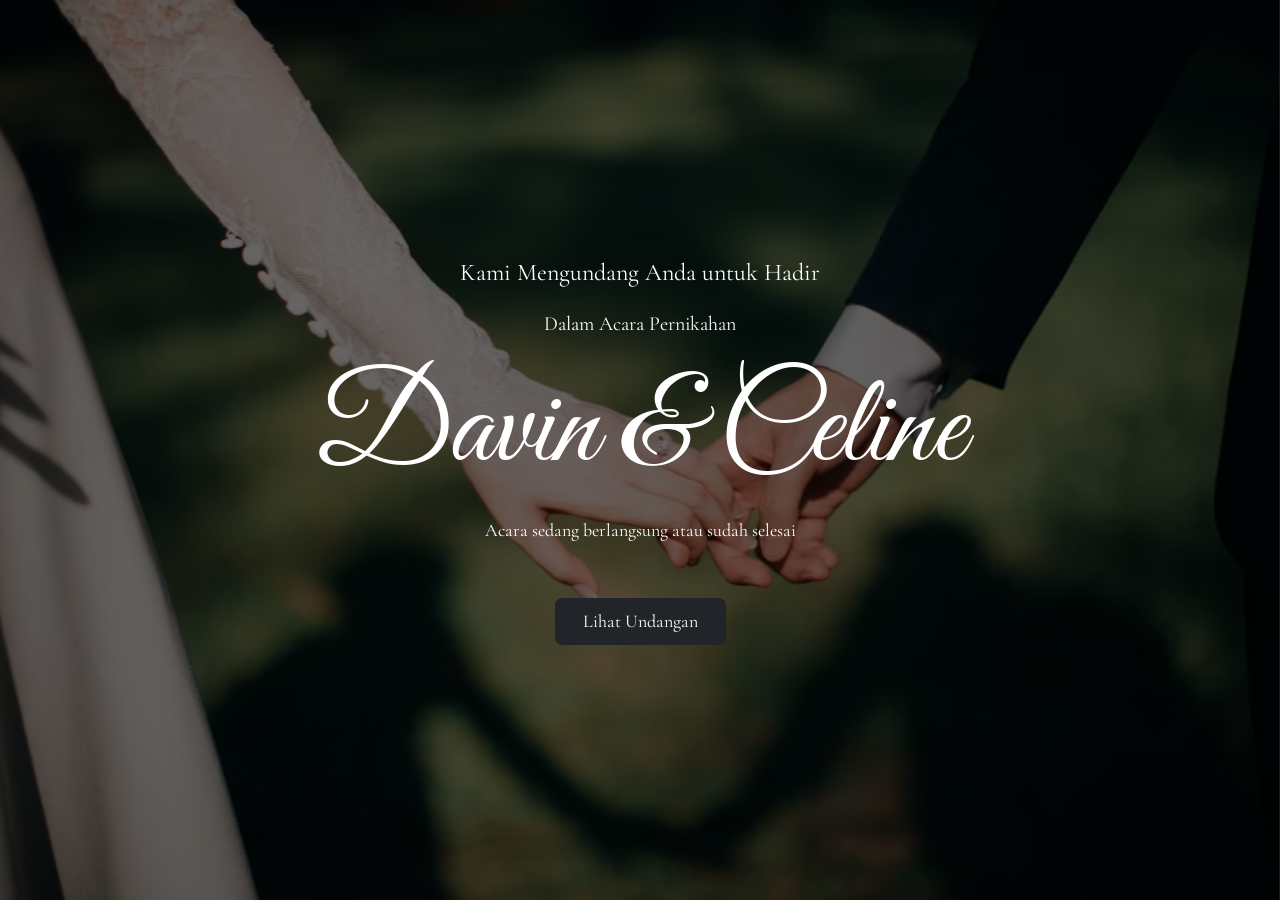
==== opening.html @ e59876a5 "add all files" ====
<!doctype html>
<html lang="id">
  <head>
    <meta charset="UTF-8" />
    <meta name="viewport" content="width=device-width, initial-scale=1.0" />
    <title>Wedding Invitation</title>
    <link
      href="https://cdn.jsdelivr.net/npm/bootstrap@5.3.8/dist/css/bootstrap.min.css"
      rel="stylesheet"
    />
    <link rel="stylesheet" href="style.css" />
    <link rel="preconnect" href="https://fonts.googleapis.com" />
    <link rel="preconnect" href="https://fonts.gstatic.com" crossorigin />
    <link
      href="https://fonts.googleapis.com/css2?family=Cormorant+Garamond:ital,wght@0,300..700;1,300..700&family=Great+Vibes&family=Google+Sans:ital,opsz,wght@0,17..18,400..700;1,17..18,400..700&display=swap"
      rel="stylesheet"
    />
    <link
      rel="stylesheet"
      href="https://cdn.jsdelivr.net/npm/bootstrap-icons@1.11.3/font/bootstrap-icons.min.css"
    />
  </head>
  <body>
    <section class="hero-section text-center">
      <div
        id="heroCarousel"
        class="carousel slide carousel-fade"
        data-bs-ride="carousel"
        data-bs-interval="5000"
        data-bs-pause="false"
      >
        <div class="carousel-inner">
          <div class="carousel-item active">
            <img src="public\img\hero1.png" class="hero-img" alt="Foto 1" />
          </div>

          <div class="carousel-item">
            <img src="public\img\hero2.png" class="hero-img" alt="Foto 2" />
          </div>

          <div class="carousel-item">
            <img src="public\img\hero3.png" class="hero-img" alt="Foto 3" />
          </div>
        </div>
      </div>

      <div class="hero-content">
        <p class="greeting-1">Kami Mengundang Anda untuk Hadir</p>
        <p class="greeting-2">Dalam Acara Pernikahan</p>
        <h1 class="display-3">Davin & Celine</h1>
        <div
          class="d-flex gap-3 text-center justify-content-center"
          id="countdown"
        >
          <div class="border rounded p-3">
            <div class="fs-2 fw-bold" id="hari">0</div>
            <div>Hari</div>
          </div>
          <div class="border rounded p-3">
            <div class="fs-2 fw-bold" id="jam">0</div>
            <div>Jam</div>
          </div>
          <div class="border rounded p-3">
            <div class="fs-2 fw-bold" id="menit">0</div>
            <div>Menit</div>
          </div>
          <div class="border rounded p-3">
            <div class="fs-2 fw-bold" id="detik">0</div>
            <div>Detik</div>
          </div>
        </div>
        <a href="index.html" id="btnBuka" class="btn btn-dark px-4 py-2"
          >Lihat Undangan</a
        >
      </div>
    </section>

    <script src="https://cdn.jsdelivr.net/npm/bootstrap@5.3.8/dist/js/bootstrap.bundle.min.js"></script>
    <script src="script.js"></script>
  </body>
</html>
---- style.css ----
html,
body {
  margin: 0;
  padding: 0;
  font-family: "Cormorant Garamond";
  font-size: 18px;
  overflow-x: hidden;
}

.floating-menu {
  position: fixed;
  top: 16px;
  right: 16px;
  z-index: 1050;
}

.menu-btn {
  width: 44px;
  height: 44px;
  border: none;
  border-radius: 15px;
  background: #212529;
  color: #fff;
  font-size: 1.25rem;
  display: flex;
  align-items: center;
  justify-content: center;
  cursor: pointer;
  transition: transform 0.2s ease;
}

.menu-btn:hover {
  transform: scale(1.08);
}

.hero-section {
  position: relative;
  width: 100%;
  height: 100vh;
  overflow: hidden;
}

#heroCarousel,
#heroCarousel .carousel-inner,
#heroCarousel .carousel-item {
  width: 100%;
  height: 100%;
}

.hero-img {
  width: 100%;
  height: 100vh;
  object-fit: cover;
  display: block;
}

.hero-content {
  position: absolute;
  inset: 0;
  z-index: 2;
  display: flex;
  flex-direction: column;
  justify-content: center;
  align-items: center;
  color: white;
  background: rgba(0, 0, 0, 0.6);
  padding: 20px;
}

.hero-content a {
  margin-top: 3rem;
}

#heroCarousel .carousel-item {
  transition: opacity 1s ease-in-out;
}

.greeting-1 {
  font-size: 24px;
}

.greeting-2 {
  font-size: 20px;
}

.display-3 {
  font-family: "Great Vibes";
  font-size: 7rem;
}

.title-mempelai {
  font-family: "Great Vibes";
  padding-top: 4rem;
}

.mempelai-section,
.detail-acara,
.kisah-kami,
.rsvp,
.galeri-kenangan,
.tanda-kasih {
  position: relative;
  overflow: hidden;
}

.section-bg {
  position: absolute;
  top: 0;
  height: 100%;
  width: auto;
  max-width: 50%;
  object-fit: contain;
  z-index: 0;
  opacity: 0.3;
  pointer-events: none;
}

.bg-left {
  left: 0;
  object-position: left center;
}

.bg-right {
  right: 0;
  object-position: right center;
}

.mempelai-section > *:not(.section-bg),
.detail-acara > *:not(.section-bg),
.kisah-kami > *:not(.section-bg),
.rsvp > *:not(.section-bg),
.galeri-kenangan > *:not(.section-bg),
.tanda-kasih > *:not(.section-bg) {
  position: relative;
  z-index: 1;
}

.couple-card {
  width: 30rem;
  display: flex;
  flex-direction: column;
  align-items: center;
  justify-content: center;
  text-align: center;
}

.couple-card h1 {
  font-family: "Great Vibes";
}

.couple-card img {
  border: 5px solid #212529;
  border-radius: 100%;
}

.detail-acara {
  padding-top: 3rem;
}

.title-detail h1 {
  font-family: "Great Vibes";
}

.detail-acara-card {
  margin: 0;
  min-height: 22rem;
  width: 20rem;
  border-top-left-radius: 50%;
  border-top-right-radius: 50%;
  gap: 12px;
}

.detail-acara-card > * {
  margin: 0;
}

.tanggal {
  display: grid;
  grid-template-columns: 1fr auto 1fr;
  align-items: center;
}

.tanggal div {
  padding: 5px 15px;
  text-align: center;
}

.tanggal div:nth-child(1) {
  text-align: right;
}

.tanggal div:nth-child(3) {
  text-align: left;
}

.tanggal div:nth-child(2) {
  border-left: 1px solid #888;
  border-right: 1px solid #888;
}

.detail-acara-card a {
  font-family: "Google Sans";
  font-size: 13px;
}

.title-detail {
  padding-left: 15rem;
  padding-right: 15rem;
}

.kisah-kami h1 {
  font-family: "Great Vibes";
}

.title-kisah-kami {
  padding-top: 4rem;
}

.kisah-kami {
  padding-left: 13rem;
  padding-right: 13rem;
  padding-bottom: 2rem;
}

.timeline-wrap {
  width: 100%;
  max-width: 960px;
  padding: 0 16px;
}

.story {
  width: 40%;
  padding: 15px;
  border-radius: 15px;
  cursor: pointer;
  transition:
    scale 0.5s ease,
    box-shadow 0.5s ease;
}

.story:hover {
  scale: 1.01;
  box-shadow: 0 4px 12px rgba(0, 0, 0, 0.2);
}

.story p {
  text-align: justify;
}

.timeline-line {
  position: relative;
  height: 64px;
  margin: 8px 0;
}

.timeline-line::before {
  content: "";
  position: absolute;
  top: 50%;
  left: 22.5%;
  right: 22.5%;
  height: 3px;
  background: #212529;
  transform: translateY(-50%);
}

.dot {
  position: absolute;
  top: 50%;
  width: 40px;
  height: 40px;
  display: flex;
  align-items: center;
  justify-content: center;
  border-radius: 50%;
  background: #fff;
  border: 3px solid #212529;
  color: #212529;
  font-weight: 600;
  transform: translate(-50%, -50%);
}

.dot-left {
  left: 22.5%;
}
.dot-center {
  left: 50%;
}
.dot-right {
  left: 77.5%;
}

.rsvp {
  padding-top: 4rem;
}

.rsvp h1 {
  font-family: "Great Vibes";
}

.form-kehadiran p {
  margin: 0;
}

.form-kehadiran input {
  margin-bottom: 10px;
  border-radius: 5px;
  border: 1px solid rgb(204, 203, 203);
  padding: 10px;
  font-family: "Google Sans";
  font-size: 15px;
}

.form-kehadiran input:hover {
  border: 1px solid black;
  transition: all 0.5s ease;
}

.kehadiran label {
  cursor: pointer;
  margin-bottom: 10px;
}

.kehadiran label:hover {
  border: 1px solid black;
}

.kirim {
  font-family: "Google Sans";
  font-size: 15px;
}

.galeri-kenangan {
  padding-top: 4rem;
  padding-left: 15rem;
  padding-right: 15rem;
}

#carouselExampleControlsNoTouching .carousel-item img {
  width: 100%;
  height: 600px;
  object-fit: cover;
  border-radius: 30px;
}

.title-galeri-kenangan h1 {
  font-family: "Great Vibes";
}

.tanda-kasih {
  padding-top: 4rem;
}

.tanda-kasih h1 {
  font-family: "Great Vibes";
}

.rekening {
  width: 23rem;
  height: auto;
  border-radius: 15px;
  cursor: pointer;
  transition:
    scale 0.5s ease,
    box-shadow 0.5s ease;
}

.rekening:hover {
  scale: 1.01;
  box-shadow: 0 4px 12px rgba(0, 0, 0, 0.2);
}

.rekening .bank-card {
  border-radius: 15px;
}

.rekening p {
  font-family: "Google Sans";
  font-weight: 600;
}

.terimakasih h1 {
  font-family: "Great Vibes";
}

.terimakasih {
  position: relative;
  width: 100%;
  height: 60vh;
  overflow: hidden;
  margin-top: 3rem;
}

.terimakasih #heroCarousel,
.terimakasih .carousel-inner,
.terimakasih .carousel-item {
  height: 100%;
}

.terimakasih-content {
  position: absolute;
  inset: 0;
  z-index: 2;
  display: flex;
  flex-direction: column;
  justify-content: center;
  align-items: center;
  color: white;
  background: rgba(0, 0, 0, 0.6);
  padding: 20px;
}

/* ≤ 992px */
@media (max-width: 992px) {
  .display-3 {
    font-size: 5rem;
  }

  .mempelai-section > .d-flex,
  .detail-acara > .d-flex,
  .tanda-kasih > .d-flex {
    flex-wrap: wrap;
    justify-content: center;
  }

  .couple-card {
    width: min(30rem, 100%);
  }

  .title-detail {
    padding-left: 5rem;
    padding-right: 5rem;
  }

  .kisah-kami {
    padding-left: 4rem;
    padding-right: 4rem;
  }

  .galeri-kenangan {
    padding-left: 5rem;
    padding-right: 5rem;
  }

  #carouselExampleControlsNoTouching .carousel-item img {
    height: 450px;
  }

  .rsvp .w-25 {
    width: 50% !important;
  }
}

/* ≤ 768px */
@media (max-width: 768px) {
  html,
  body {
    font-size: 16px;
  }

  .display-3 {
    font-size: 3.5rem;
  }

  .greeting-1 {
    font-size: 18px;
  }

  .greeting-2 {
    font-size: 16px;
  }

  #countdown {
    gap: 0.5rem !important;
  }

  #countdown > div {
    padding: 0.5rem !important;
    min-width: 62px;
  }

  #countdown .fs-2 {
    font-size: 1.25rem !important;
  }

  .section-bg {
    max-width: 30%;
    opacity: 0.2;
  }

  .mempelai-section {
    padding: 0px 16px;
  }

  .mempelai-section > p {
    text-align: center;
  }

  .couple-card {
    padding: 1.5rem !important;
  }

  .title-detail {
    padding-left: 1.5rem;
    padding-right: 1.5rem;
    padding-top: 0;
  }

  .detail-acara > .d-flex {
    gap: 1.5rem !important;
  }

  .detail-acara > div:last-child {
    padding: 0 1.5rem;
    text-align: center;
  }

  .kisah-kami {
    padding-left: 1rem;
    padding-right: 1rem;
  }

  .timeline-wrap {
    padding: 0;
  }

  .timeline-wrap > .d-flex {
    flex-direction: column !important;
    align-items: center;
    gap: 1rem;
  }

  .timeline-wrap > .d-flex:not(:last-child) {
    margin-bottom: 1rem;
  }

  .timeline-line {
    display: none;
  }

  .story {
    width: 100%;
  }

  .rsvp {
    padding-left: 1rem;
    padding-right: 1rem;
  }

  .rsvp .w-25 {
    width: 100% !important;
  }

  .galeri-kenangan {
    padding-left: 1rem;
    padding-right: 1rem;
  }

  #carouselExampleControlsNoTouching .carousel-item img {
    height: 280px;
    border-radius: 20px;
  }

  .tanda-kasih > .d-flex {
    flex-direction: column;
    align-items: center;
  }

  .rekening {
    width: min(23rem, 90vw);
  }

  .rekening p {
    font-size: 14px;
  }

  .terimakasih {
    height: 50vh;
  }
}

.reveal {
  opacity: 0;
  transform: translateY(40px);
  transition:
    opacity 0.9s ease,
    transform 0.9s ease;
  transition-delay: var(--delay, 0s);
}

.reveal.show {
  opacity: 1;
  transform: none;
}

@media (prefers-reduced-motion: reduce) {
  .reveal {
    opacity: 1;
    transform: none;
    transition: none;
  }
}
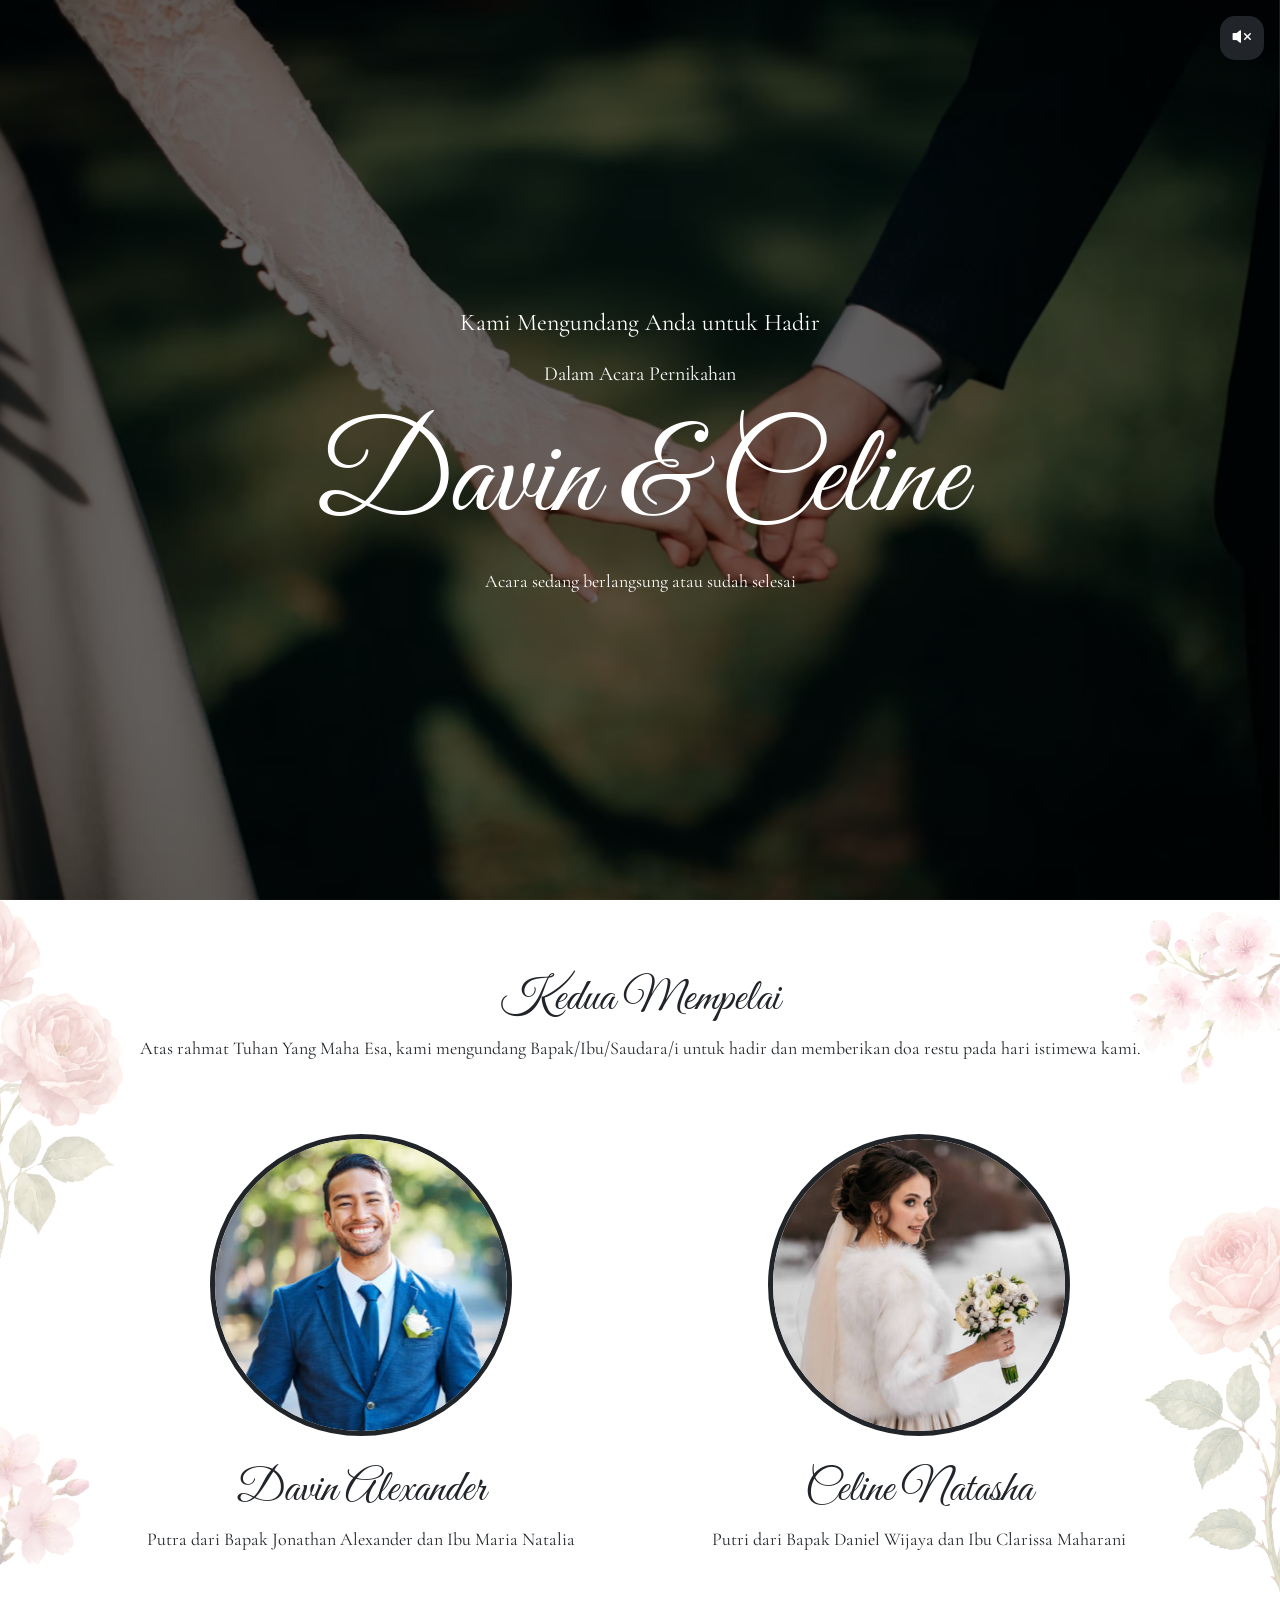
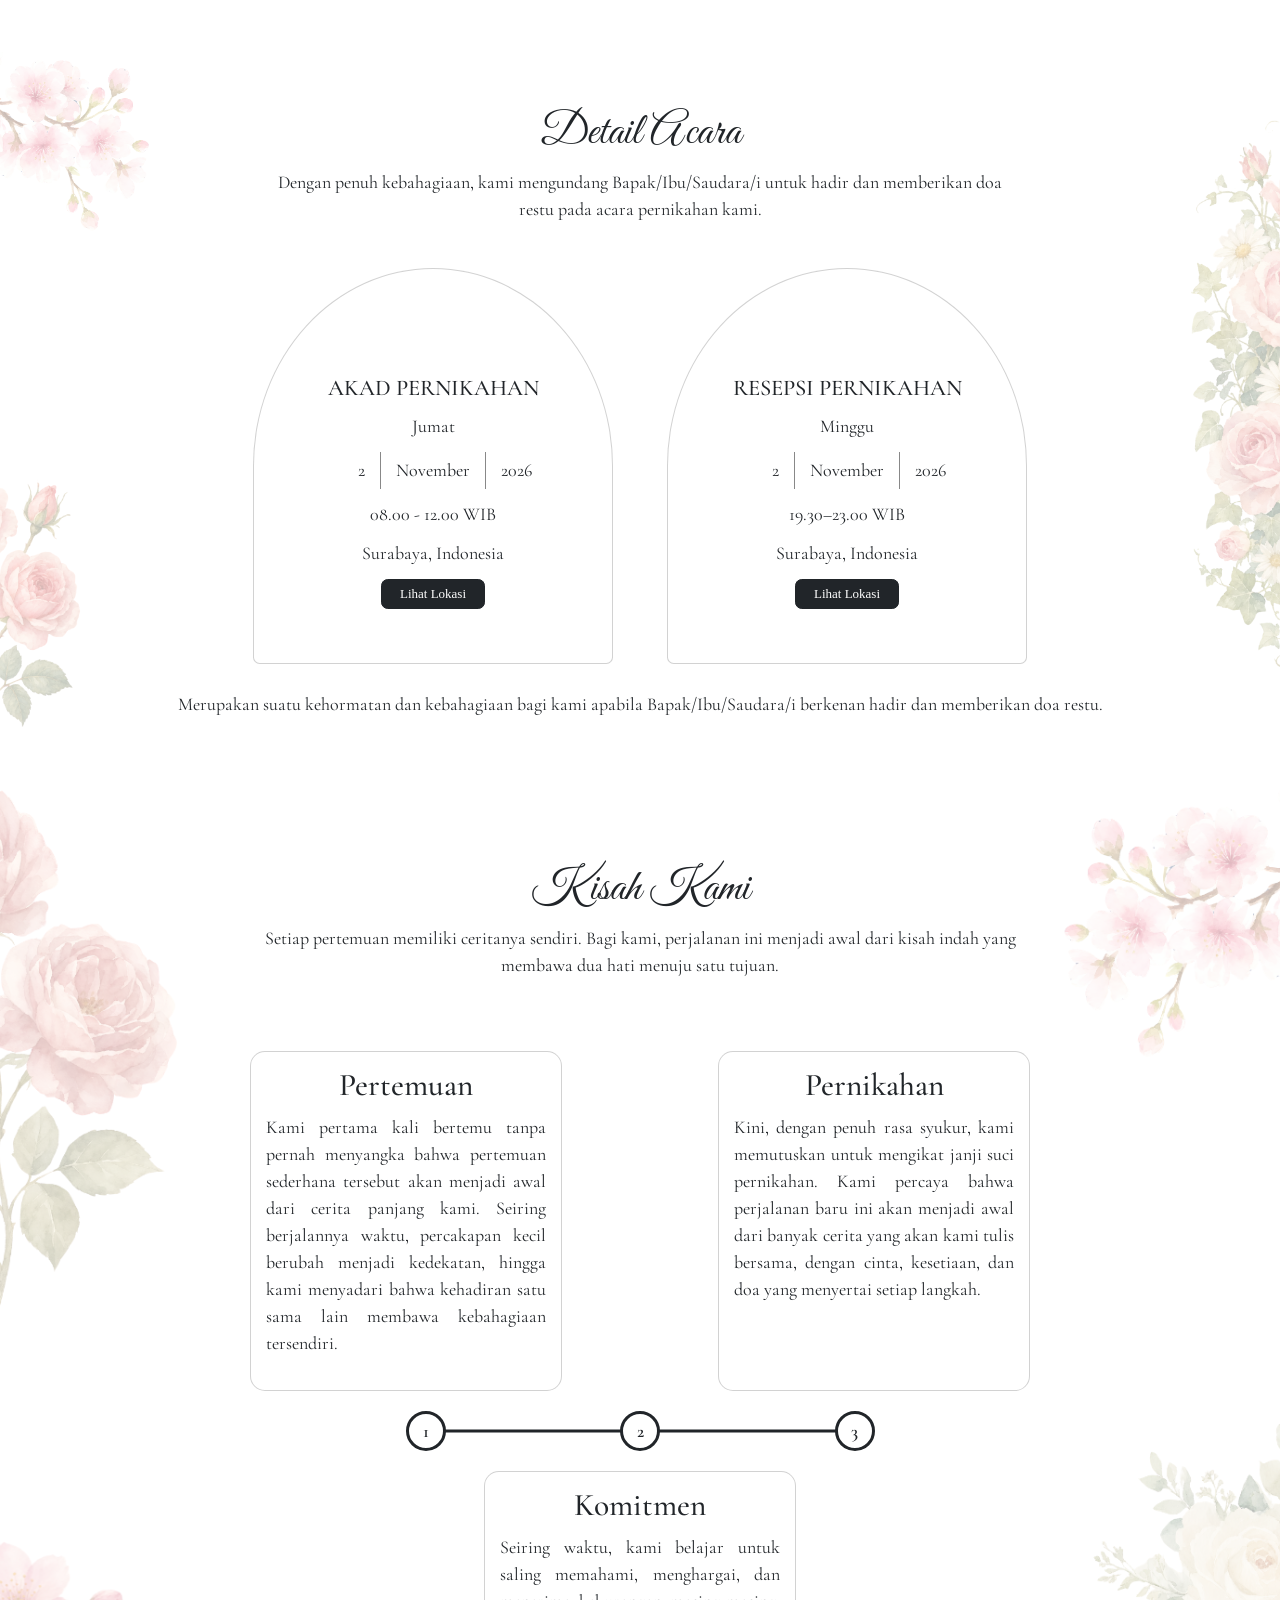
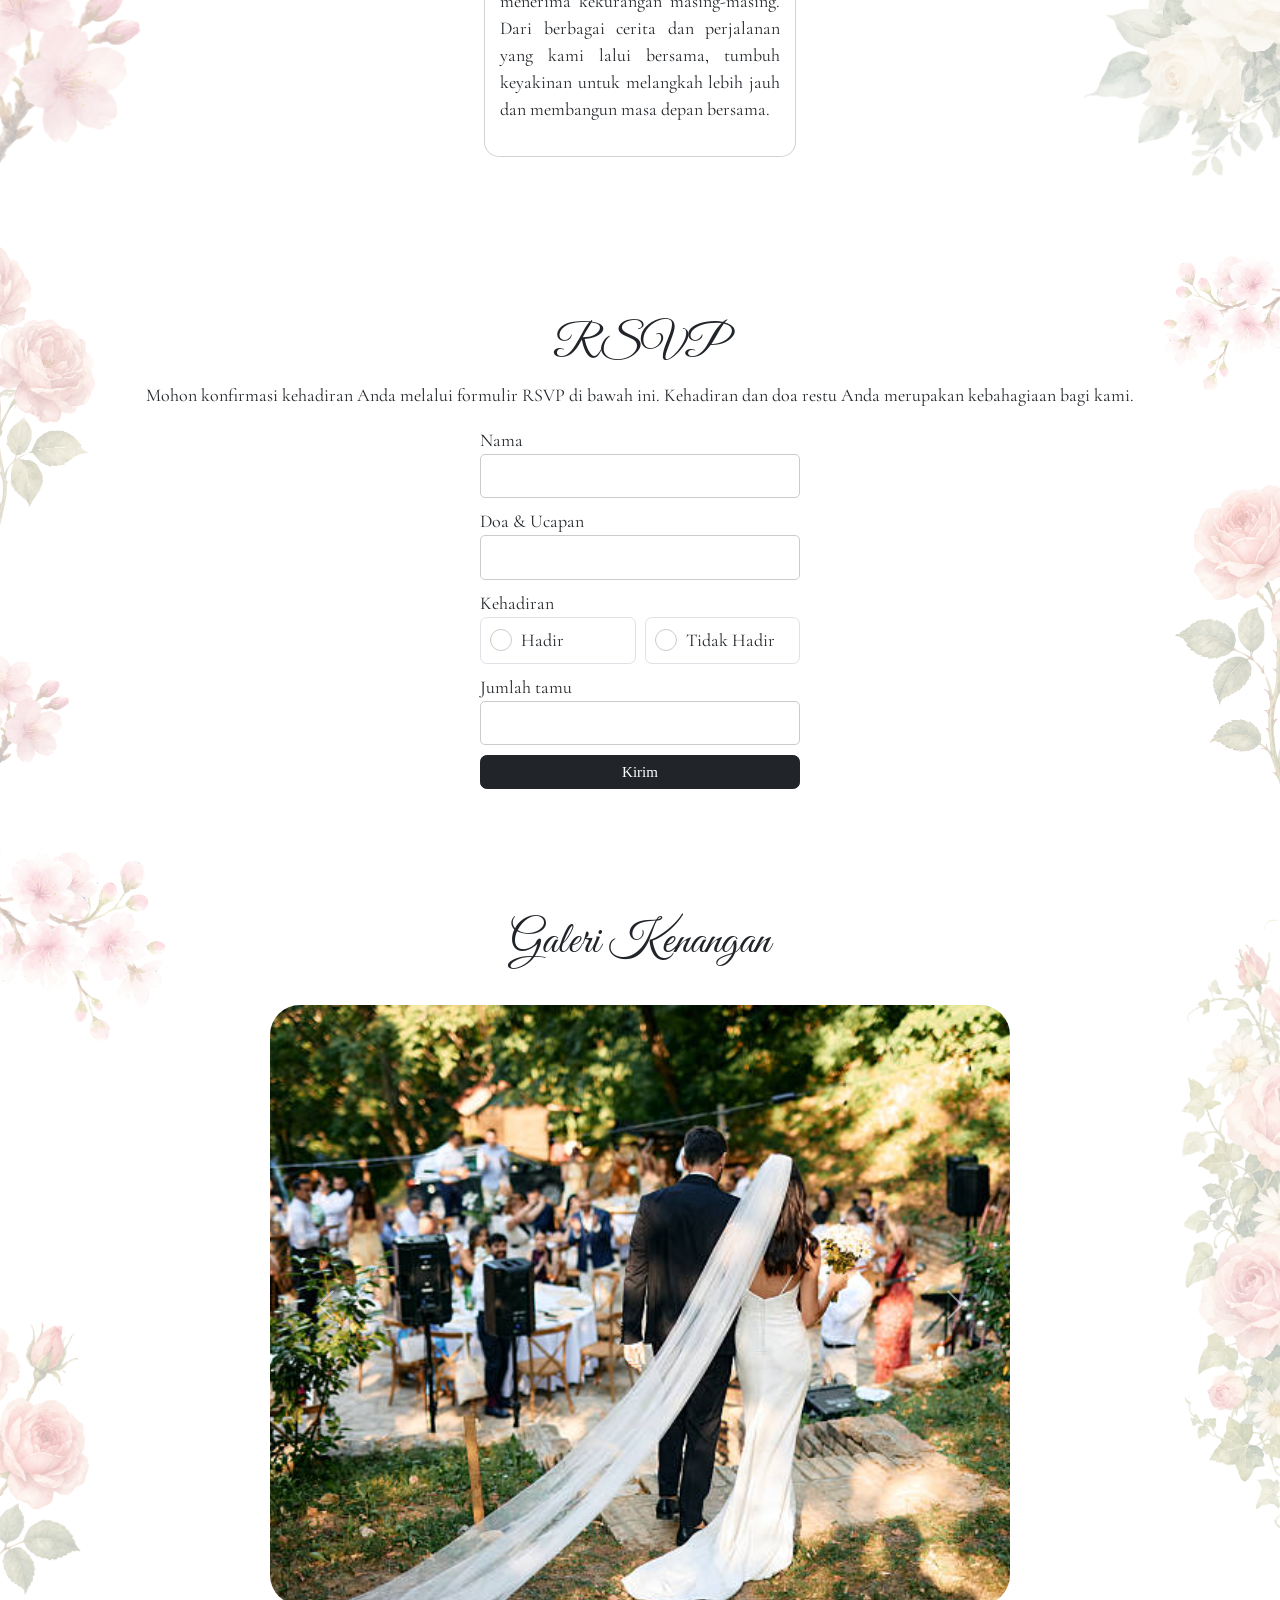
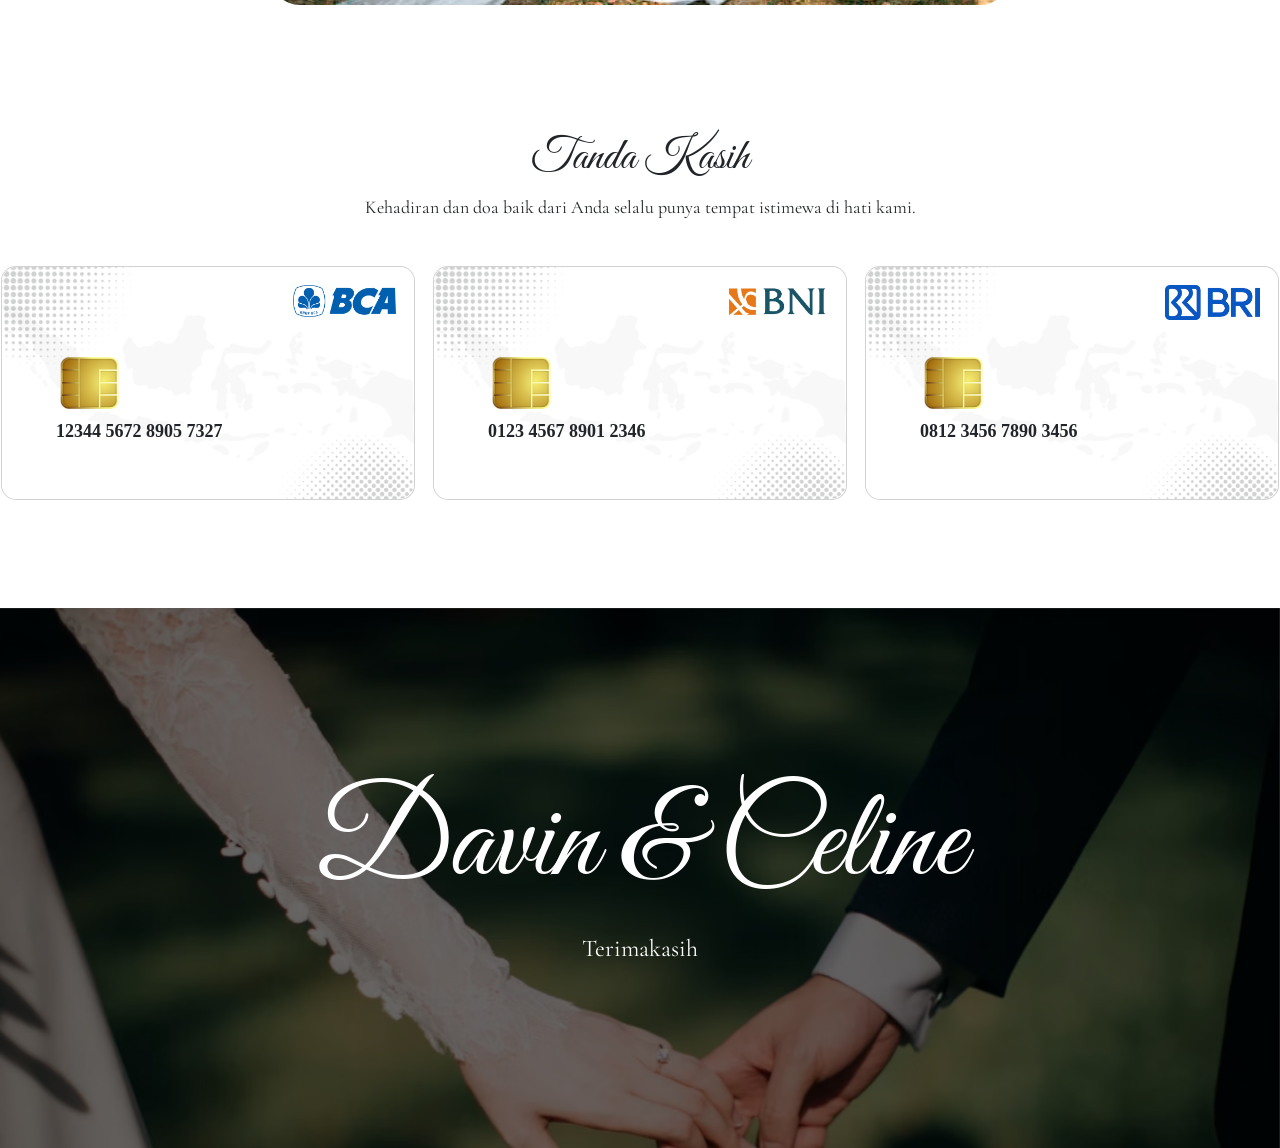
==== commit 0af6748e: "edit name" ====
--- a/opening.html
+++ b/opening.html
@@ -20,7 +20,27 @@
       href="https://cdn.jsdelivr.net/npm/bootstrap-icons@1.11.3/font/bootstrap-icons.min.css"
     />
   </head>
+
   <body>
+    <audio
+      id="bgMusic"
+      src="public/audio/Beautiful-In-White.mp3"
+      loop
+      preload="auto"
+    ></audio>
+
+    <div class="floating-menu">
+      <button
+        id="btnMusic"
+        class="menu-btn"
+        type="button"
+        aria-label="Putar atau matikan musik"
+      >
+        <i class="bi bi-volume-mute-fill"></i>
+      </button>
+    </div>
+
+    <!-- HERO -->
     <section class="hero-section text-center">
       <div
         id="heroCarousel"
@@ -69,9 +89,380 @@
             <div>Detik</div>
           </div>
         </div>
-        <a href="index.html" id="btnBuka" class="btn btn-dark px-4 py-2"
-          >Lihat Undangan</a
+      </div>
+    </section>
+
+    <!-- KEDUA MEMPELAI -->
+    <section
+      id="mempelai"
+      class="mempelai-section d-flex flex-column align-items-center"
+    >
+      <img src="public/img/bg1-1.png" class="section-bg bg-left" alt="" />
+      <img src="public/img/bg1-2.png" class="section-bg bg-right" alt="" />
+      <h1 class="title-mempelai reveal">Kedua Mempelai</h1>
+      <p class="reveal text-center">
+        Atas rahmat Tuhan Yang Maha Esa, kami mengundang Bapak/Ibu/Saudara/i
+        untuk hadir dan memberikan doa restu pada hari istimewa kami.
+      </p>
+      <div class="d-flex flex-row justify-content-center gap-3 mt-4 reveal">
+        <div class="couple-card px-5 py-4 align-items-center">
+          <img src="public\img\man.png" width="70%" alt="" />
+          <br />
+          <h1>Davin Alexander</h1>
+          <p>Putra dari Bapak Jonathan Alexander dan Ibu Maria Natalia</p>
+        </div>
+        <div class="couple-card p-5 py-4 align-items-center">
+          <img src="public\img\woman.png" alt="" width="70%" />
+          <br />
+          <h1>Celine Natasha</h1>
+          <p>Putri dari Bapak Daniel Wijaya dan Ibu Clarissa Maharani</p>
+        </div>
+      </div>
+    </section>
+
+    <!-- DETAIL ACARA -->
+    <section
+      class="detail-acara d-flex flex-column justify-content-center align-items-center mt-5"
+    >
+      <img src="public/img/bg2-1.png" class="section-bg bg-left" alt="" />
+      <img src="public/img/bg2-2.png" class="section-bg bg-right" alt="" />
+      <div class="title-detail text-center reveal">
+        <h1>Detail Acara</h1>
+        <p class="">
+          Dengan penuh kebahagiaan, kami mengundang Bapak/Ibu/Saudara/i untuk
+          hadir dan memberikan doa restu pada acara pernikahan kami.
+        </p>
+        <br />
+      </div>
+      <div class="d-flex flex-row gap-5 reveal">
+        <div
+          class="detail-acara-card card p-5 flex justify-content-end align-items-center text-center"
         >
+          <h5>AKAD PERNIKAHAN</h5>
+          <p>Jumat</p>
+          <div class="tanggal">
+            <div>2</div>
+            <div>November</div>
+            <div>2026</div>
+          </div>
+          <p>08.00 - 12.00 WIB</p>
+          <p>Surabaya, Indonesia</p>
+          <a
+            href="https://maps.app.goo.gl/jp26gsHYRnTbxgQ29"
+            class="btn btn-dark px-3 py-1"
+            >Lihat Lokasi</a
+          >
+        </div>
+        <div
+          class="detail-acara-card card p-5 flex justify-content-end align-items-center text-center"
+        >
+          <h5>RESEPSI PERNIKAHAN</h5>
+          <p>Minggu</p>
+          <div class="tanggal">
+            <div>2</div>
+            <div>November</div>
+            <div>2026</div>
+          </div>
+          <p>19.30–23.00 WIB</p>
+          <p>Surabaya, Indonesia</p>
+          <a
+            href="https://maps.app.goo.gl/jp26gsHYRnTbxgQ29"
+            class="btn btn-dark px-3 py-1"
+            >Lihat Lokasi</a
+          >
+        </div>
+      </div>
+      <div class="reveal">
+        <br />
+        <p class="text-center">
+          Merupakan suatu kehormatan dan kebahagiaan bagi kami apabila
+          Bapak/Ibu/Saudara/i berkenan hadir dan memberikan doa restu.
+        </p>
+      </div>
+    </section>
+
+    <!-- KISAH KAMI -->
+    <section
+      class="kisah-kami d-flex flex-column align-items-center justify-content-center mt-5"
+    >
+      <img src="public/img/bg3-1.png" class="section-bg bg-left" alt="" />
+      <img src="public/img/bg3-2.png" class="section-bg bg-right" alt="" />
+      <div class="title-kisah-kami text-center mb-5 reveal">
+        <h1>Kisah Kami</h1>
+        <p>
+          Setiap pertemuan memiliki ceritanya sendiri. Bagi kami, perjalanan ini
+          menjadi awal dari kisah indah yang membawa dua hati menuju satu
+          tujuan.
+        </p>
+      </div>
+
+      <div class="timeline-wrap">
+        <div class="d-flex justify-content-between reveal">
+          <div class="story card text-center">
+            <h3>Pertemuan</h3>
+            <p>
+              Kami pertama kali bertemu tanpa pernah menyangka bahwa pertemuan
+              sederhana tersebut akan menjadi awal dari cerita panjang kami.
+              Seiring berjalannya waktu, percakapan kecil berubah menjadi
+              kedekatan, hingga kami menyadari bahwa kehadiran satu sama lain
+              membawa kebahagiaan tersendiri.
+            </p>
+          </div>
+          <div class="story card text-center">
+            <h3>Pernikahan</h3>
+            <p>
+              Kini, dengan penuh rasa syukur, kami memutuskan untuk mengikat
+              janji suci pernikahan. Kami percaya bahwa perjalanan baru ini akan
+              menjadi awal dari banyak cerita yang akan kami tulis bersama,
+              dengan cinta, kesetiaan, dan doa yang menyertai setiap langkah.
+            </p>
+          </div>
+        </div>
+
+        <div class="timeline-line">
+          <span class="dot dot-left">1</span>
+          <span class="dot dot-center">2</span>
+          <span class="dot dot-right">3</span>
+        </div>
+
+        <div class="d-flex justify-content-center reveal">
+          <div class="story card text-center">
+            <h3>Komitmen</h3>
+            <p>
+              Seiring waktu, kami belajar untuk saling memahami, menghargai, dan
+              menerima kekurangan masing-masing. Dari berbagai cerita dan
+              perjalanan yang kami lalui bersama, tumbuh keyakinan untuk
+              melangkah lebih jauh dan membangun masa depan bersama.
+            </p>
+          </div>
+        </div>
+      </div>
+    </section>
+
+    <!-- RSVP -->
+    <section
+      class="rsvp mt-5 d-flex flex-column justify-content-center align-items-center"
+    >
+      <img src="public/img/bg1-1.png" class="section-bg bg-left" alt="" />
+      <img src="public/img/bg1-2.png" class="section-bg bg-right" alt="" />
+      <div class="text-center reveal">
+        <h1>RSVP</h1>
+        <p>
+          Mohon konfirmasi kehadiran Anda melalui formulir RSVP di bawah ini.
+          Kehadiran dan doa restu Anda merupakan kebahagiaan bagi kami.
+        </p>
+      </div>
+      <div class="w-25">
+        <form action="" class="form-kehadiran d-flex flex-column reveal">
+          <p>Nama</p>
+          <input type="text" class="w-100" />
+          <p>Doa & Ucapan</p>
+          <input type="text" />
+          <p>Kehadiran</p>
+          <div class="kehadiran d-flex gap-2">
+            <label
+              class="border rounded p-2 w-50 d-flex align-items-center gap-2"
+            >
+              <input
+                type="radio"
+                name="kehadiran"
+                value="Hadir"
+                class="form-check-input m-0 flex-shrink-0"
+                required
+              />
+              <span>Hadir</span>
+            </label>
+            <label
+              class="border rounded p-2 w-50 d-flex align-items-center gap-2"
+            >
+              <input
+                type="radio"
+                name="kehadiran"
+                value="Tidak Hadir"
+                class="form-check-input m-0 flex-shrink-0"
+                required
+              />
+              <span>Tidak Hadir</span>
+            </label>
+          </div>
+          <p>Jumlah tamu</p>
+          <input type="text" />
+          <button type="submit" class="kirim btn btn-dark px-3 py-1">
+            Kirim
+          </button>
+        </form>
+      </div>
+    </section>
+
+    <!-- GALERI KENANGAN -->
+    <section
+      class="galeri-kenangan mt-5 d-flex flex-column align-items-center justify-content-center"
+    >
+      <img src="public/img/bg2-1.png" class="section-bg bg-left" alt="" />
+      <img src="public/img/bg2-2.png" class="section-bg bg-right" alt="" />
+      <div class="title-galeri-kenangan text-center w-100 reveal">
+        <h1>Galeri Kenangan</h1>
+        <br />
+
+        <div
+          id="carouselExampleControlsNoTouching"
+          class="carousel slide"
+          data-bs-touch="false"
+        >
+          <div class="carousel-inner">
+            <div class="carousel-item active">
+              <img
+                src="public/img/galery1.png"
+                class="d-block w-100"
+                alt="..."
+              />
+            </div>
+            <div class="carousel-item">
+              <img
+                src="public/img/galery2.png"
+                class="d-block w-100"
+                alt="..."
+              />
+            </div>
+            <div class="carousel-item">
+              <img
+                src="public/img/galery3.png"
+                class="d-block w-100"
+                alt="..."
+              />
+            </div>
+            <div class="carousel-item">
+              <img
+                src="public/img/galery4.png"
+                class="d-block w-100"
+                alt="..."
+              />
+            </div>
+            <div class="carousel-item">
+              <img
+                src="public/img/galery5.png"
+                class="d-block w-100"
+                alt="..."
+              />
+            </div>
+          </div>
+          <button
+            class="carousel-control-prev"
+            type="button"
+            data-bs-target="#carouselExampleControlsNoTouching"
+            data-bs-slide="prev"
+          >
+            <span class="carousel-control-prev-icon" aria-hidden="true"></span>
+            <span class="visually-hidden">Previous</span>
+          </button>
+          <button
+            class="carousel-control-next"
+            type="button"
+            data-bs-target="#carouselExampleControlsNoTouching"
+            data-bs-slide="next"
+          >
+            <span class="carousel-control-next-icon" aria-hidden="true"></span>
+            <span class="visually-hidden">Next</span>
+          </button>
+        </div>
+      </div>
+    </section>
+
+    <!-- TANDA KASIH -->
+    <section
+      class="tanda-kasih mt-5 d-flex flex-column align-items-center justify-content-center"
+    >
+      <div class="text-center reveal">
+        <h1>Tanda Kasih</h1>
+        <p>
+          Kehadiran dan doa baik dari Anda selalu punya tempat istimewa di hati
+          kami.
+        </p>
+        <br />
+      </div>
+      <div class="d-flex flex-row gap-3 reveal">
+        <div class="rekening card position-relative">
+          <img
+            src="public/img/bank-card.png"
+            class="bank-card w-100 d-block"
+            alt="Kartu bank"
+          />
+          <img
+            src="public/img/bca.png"
+            width="25%"
+            class="position-absolute top-0 end-0 m-3"
+            alt="BCA"
+          />
+          <p class="position-absolute bottom-0 start-0 m-3 mb-5 text-dark ms-5">
+            12344 5672 8905 7327
+          </p>
+        </div>
+
+        <div class="rekening card position-relative">
+          <img
+            src="public/img/bank-card.png"
+            class="bank-card w-100 d-block"
+            alt="Kartu bank"
+          />
+          <img
+            src="public/img/bni.png"
+            width="25%"
+            class="position-absolute top-0 end-0 m-3"
+            alt="BNI"
+          />
+          <p class="position-absolute bottom-0 start-0 m-3 mb-5 text-dark ms-5">
+            0123 4567 8901 2346
+          </p>
+        </div>
+
+        <div class="rekening card position-relative">
+          <img
+            src="public/img/bank-card.png"
+            class="bank-card w-100 d-block"
+            alt="Kartu bank"
+          />
+          <img
+            src="public/img/bri.png"
+            width="23%"
+            class="position-absolute top-0 end-0 m-3"
+            alt="BRI"
+          />
+          <p class="position-absolute bottom-0 start-0 m-3 mb-5 text-dark ms-5">
+            0812 3456 7890 3456
+          </p>
+        </div>
+      </div>
+      <br />
+      <br />
+    </section>
+
+    <!-- TERIMA KASIH -->
+    <section class="terimakasih text-center">
+      <div
+        id="heroCarousel"
+        class="carousel slide carousel-fade"
+        data-bs-ride="carousel"
+        data-bs-interval="5000"
+        data-bs-pause="false"
+      >
+        <div class="carousel-inner">
+          <div class="carousel-item active">
+            <img src="public\img\hero1.png" class="hero-img" alt="Foto 1" />
+          </div>
+
+          <div class="carousel-item">
+            <img src="public\img\hero2.png" class="hero-img" alt="Foto 2" />
+          </div>
+
+          <div class="carousel-item">
+            <img src="public\img\hero3.png" class="hero-img" alt="Foto 3" />
+          </div>
+        </div>
+      </div>
+
+      <div class="terimakasih-content">
+        <h1 class="display-3">Davin & Celine</h1>
+        <p class="greeting-1">Terimakasih</p>
       </div>
     </section>
 
